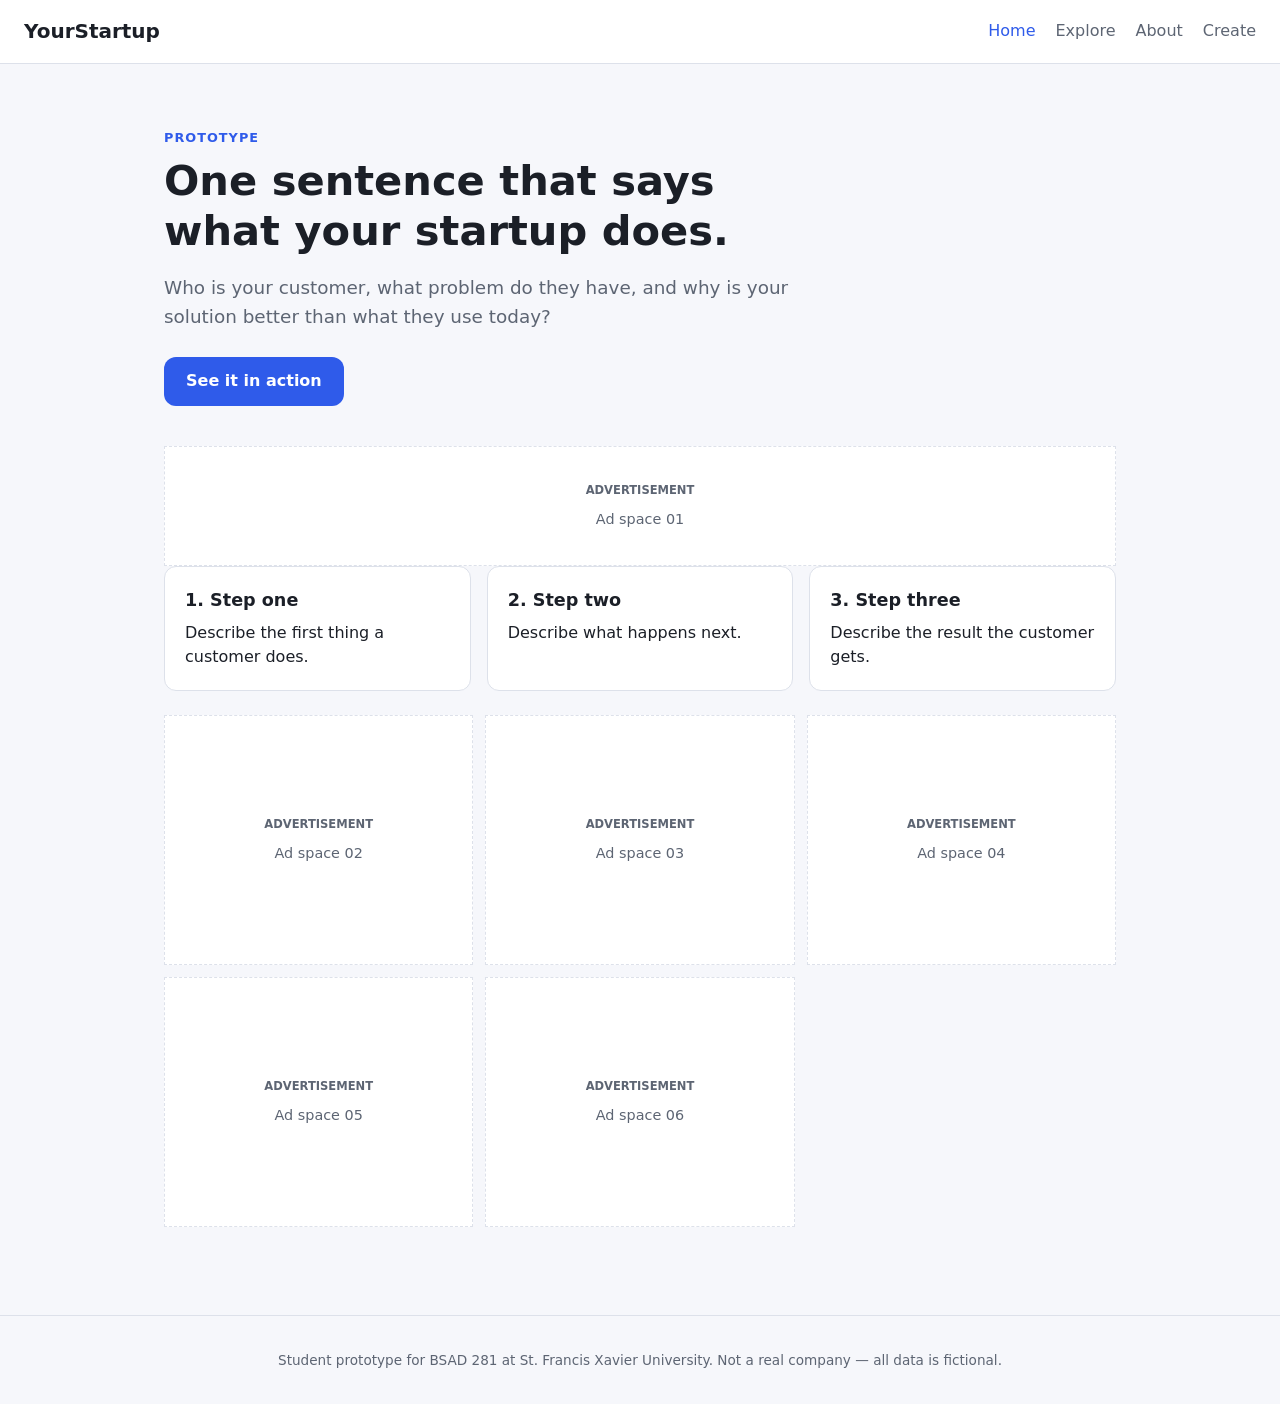
==== index.html @ a36b1684 "Total overhaul" ====
<!DOCTYPE html>
<html lang="en">
<head>
  <meta charset="utf-8">
  <meta name="viewport" content="width=device-width, initial-scale=1">
  <title>YourStartup</title>
  <meta name="description" content="A student startup prototype for BSAD 281.">
  <link rel="stylesheet" href="styles.css">
</head>
<body>

  <!-- =========================================================
       HEADER: logo text + navigation.
      Each link points to a view further down the page.
       ========================================================= -->
  <header class="site-header">
    <a class="brand" href="#home" id="brand-name">YourStartup</a>
    <nav aria-label="Main">
      <a href="#home">Home</a>
      <a href="#explore">Explore</a>
      <a href="#about">About</a>
      <a href="#create">Create</a>
    </nav>
  </header>

  <main>

    <!-- =======================================================
         VIEW 1: HOME — what you do, for whom, and why it matters.
         ======================================================= -->
    <section id="home" data-view>
      <div class="hero">
        <p class="eyebrow">Prototype</p>
        <h1 id="tagline">One tool to rule them all.</h1>
        <p class="lead" id="pitch">
          For aspiring authors, D&D players, and other creative minds in need of intuitive world-building tools.
        </p>
        <a class="button" href="#explore">See it in action</a>
      </div>

      <aside class="ad-slot" id="ad-slot-01" data-ad-index="1" aria-label="Advertisement slot 01">
        <p class="ad-slot__label">Advertisement</p>
        <p class="ad-slot__placeholder">Ad space 01</p>
      </aside>

      <div class="steps">
        <div class="card">
          <h2>1. Step one</h2>
          <p>Describe the first thing a customer does.</p>
        </div>
        <div class="card">
          <h2>2. Step two</h2>
          <p>Describe what happens next.</p>
        </div>
        <div class="card">
          <h2>3. Step three</h2>
          <p>Describe the result the customer gets.</p>
        </div>
      </div>

      <div class="ad-grid" aria-label="Advertisement placements">
        <aside class="ad-slot" id="ad-slot-02" data-ad-index="2" aria-label="Advertisement slot 02"><p class="ad-slot__label">Advertisement</p><p class="ad-slot__placeholder">Ad space 02</p></aside>
        <aside class="ad-slot" id="ad-slot-03" data-ad-index="3" aria-label="Advertisement slot 03"><p class="ad-slot__label">Advertisement</p><p class="ad-slot__placeholder">Ad space 03</p></aside>
        <aside class="ad-slot" id="ad-slot-04" data-ad-index="4" aria-label="Advertisement slot 04"><p class="ad-slot__label">Advertisement</p><p class="ad-slot__placeholder">Ad space 04</p></aside>
        <aside class="ad-slot" id="ad-slot-05" data-ad-index="5" aria-label="Advertisement slot 05"><p class="ad-slot__label">Advertisement</p><p class="ad-slot__placeholder">Ad space 05</p></aside>
        <aside class="ad-slot" id="ad-slot-06" data-ad-index="6" aria-label="Advertisement slot 06"><p class="ad-slot__label">Advertisement</p><p class="ad-slot__placeholder">Ad space 06</p></aside>
      </div>
    </section>

    <!-- =======================================================
         VIEW 2: EXPLORE — a list built from the fake data in data.js.
         ======================================================= -->
    <section id="explore" data-view hidden>
      <h1>Explore</h1>
      <p class="muted">These examples are fake. They come from <code>data.js</code>.</p>

      <aside class="ad-slot" id="ad-slot-07" data-ad-index="7" aria-label="Advertisement slot 07">
        <p class="ad-slot__label">Advertisement</p>
        <p class="ad-slot__placeholder">Ad space 07</p>
      </aside>

      <label class="search">
        <span>Search</span>
        <input type="search" id="search-box" placeholder="Type to filter…">
      </label>

      <p class="muted" id="saved-count"></p>
      <aside class="ad-slot" id="ad-slot-08" data-ad-index="8" aria-label="Advertisement slot 08">
        <p class="ad-slot__label">Advertisement</p>
        <p class="ad-slot__placeholder">Ad space 08</p>
      </aside>
      <div class="grid" id="listing-grid"></div>
      <p class="empty" id="empty-message" hidden>Nothing matches your search.</p>

      <div class="ad-grid" aria-label="Advertisement placements">
        <aside class="ad-slot" id="ad-slot-09" data-ad-index="9" aria-label="Advertisement slot 09"><p class="ad-slot__label">Advertisement</p><p class="ad-slot__placeholder">Ad space 09</p></aside>
        <aside class="ad-slot" id="ad-slot-10" data-ad-index="10" aria-label="Advertisement slot 10"><p class="ad-slot__label">Advertisement</p><p class="ad-slot__placeholder">Ad space 10</p></aside>
        <aside class="ad-slot" id="ad-slot-11" data-ad-index="11" aria-label="Advertisement slot 11"><p class="ad-slot__label">Advertisement</p><p class="ad-slot__placeholder">Ad space 11</p></aside>
        <aside class="ad-slot" id="ad-slot-12" data-ad-index="12" aria-label="Advertisement slot 12"><p class="ad-slot__label">Advertisement</p><p class="ad-slot__placeholder">Ad space 12</p></aside>
        <aside class="ad-slot" id="ad-slot-13" data-ad-index="13" aria-label="Advertisement slot 13"><p class="ad-slot__label">Advertisement</p><p class="ad-slot__placeholder">Ad space 13</p></aside>
        <aside class="ad-slot" id="ad-slot-14" data-ad-index="14" aria-label="Advertisement slot 14"><p class="ad-slot__label">Advertisement</p><p class="ad-slot__placeholder">Ad space 14</p></aside>
      </div>
    </section>

    <!-- =======================================================
         VIEW 3: ABOUT — your team and your story.
         ======================================================= -->
    <section id="about" data-view hidden>
      <h1>About us</h1>
      <p>A man got tired of trying to find a mind-map tool that wasn't locked behind a paywall, so he built one himself.</p>
      <p>A half-baked tool vibe-coded by Cameron for a school project.</p>
      <div class="ad-grid" aria-label="Advertisement placements">
        <aside class="ad-slot" id="ad-slot-15" data-ad-index="15" aria-label="Advertisement slot 15"><p class="ad-slot__label">Advertisement</p><p class="ad-slot__placeholder">Ad space 15</p></aside>
        <aside class="ad-slot" id="ad-slot-16" data-ad-index="16" aria-label="Advertisement slot 16"><p class="ad-slot__label">Advertisement</p><p class="ad-slot__placeholder">Ad space 16</p></aside>
        <aside class="ad-slot" id="ad-slot-17" data-ad-index="17" aria-label="Advertisement slot 17"><p class="ad-slot__label">Advertisement</p><p class="ad-slot__placeholder">Ad space 17</p></aside>
        <aside class="ad-slot" id="ad-slot-18" data-ad-index="18" aria-label="Advertisement slot 18"><p class="ad-slot__label">Advertisement</p><p class="ad-slot__placeholder">Ad space 18</p></aside>
        <aside class="ad-slot" id="ad-slot-19" data-ad-index="19" aria-label="Advertisement slot 19"><p class="ad-slot__label">Advertisement</p><p class="ad-slot__placeholder">Ad space 19</p></aside>
        <aside class="ad-slot" id="ad-slot-20" data-ad-index="20" aria-label="Advertisement slot 20"><p class="ad-slot__label">Advertisement</p><p class="ad-slot__placeholder">Ad space 20</p></aside>
      </div>
    </section>

    <!-- =======================================================
         VIEW 4: CREATE — your workspace for creating diagrams.
         ======================================================= -->
    <section id="create" data-view hidden class="create-view">
      <div class="create-heading">
        <p class="eyebrow">Workspace</p>
        <h1>Create</h1>
      </div>

      <div class="flow-toolbar" role="toolbar" aria-label="Diagram tools">
        <button class="button" id="add-text-box" type="button">Add text box</button>
        <button class="button secondary" id="connect-boxes" type="button" aria-pressed="false">Connect boxes</button>
        <button class="button secondary" id="disconnect-boxes" type="button" aria-pressed="false">Disconnect boxes</button>
        <label class="flow-color-control" for="box-color">
          <span>Box color</span>
          <input id="box-color" type="color" value="#2f5bea" disabled>
        </label>
        <button class="button secondary" id="delete-text-box" type="button" disabled>Delete selected</button>
        <p class="flow-status" id="flow-status" role="status" aria-live="polite"></p>
      </div>

      <div class="flow-canvas" id="flow-canvas" role="region" aria-label="Diagram canvas">
        <svg class="flow-connections" id="flow-connections" aria-hidden="true">
          <defs>
            <marker id="flow-arrow" markerWidth="10" markerHeight="8" refX="8" refY="4" orient="auto">
              <path d="M 0 0 L 8 4 L 0 8 z" fill="#5d6573"></path>
            </marker>
          </defs>
        </svg>
        <div class="flow-nodes" id="flow-nodes"></div>
      </div>
    </section>

  </main>

  <!-- Keep this footer. Your site must say it is a student project. -->
  <footer class="site-footer">
    <p>Student prototype for BSAD 281 at St. Francis Xavier University. Not a real company — all data is fictional.</p>
  </footer>

  <!-- Scripts load in this order: data first, then the code that uses it. -->
  <script src="data.js"></script>
  <script src="app.js"></script>
</body>
</html>
---- styles.css ----
/* ============================================================
   styles.css — how your site looks.
   Change the colours in :root first; the rest of the site uses them.
   ============================================================ */

:root {
  --brand: #2f5bea;        /* main colour: buttons, links */
  --brand-dark: #1f3fae;   /* hover colour */
  --text: #1b1f27;
  --muted: #5d6573;
  --background: #f6f7fb;
  --surface: #ffffff;      /* cards */
  --border: #dde1ea;
  --radius: 12px;
  --font: system-ui, -apple-system, "Segoe UI", Roboto, Helvetica, Arial, sans-serif;
}

* { box-sizing: border-box; }

body {
  margin: 0;
  font-family: var(--font);
  color: var(--text);
  background: var(--background);
  line-height: 1.55;
}

a { color: var(--brand); }
a:focus-visible, button:focus-visible, input:focus-visible {
  outline: 3px solid var(--brand);
  outline-offset: 2px;
}

/* ---------- Header ---------- */
.site-header {
  display: flex;
  flex-wrap: wrap;
  align-items: center;
  justify-content: space-between;
  gap: 12px;
  padding: 16px 24px;
  background: var(--surface);
  border-bottom: 1px solid var(--border);
}
.brand {
  font-weight: 700;
  font-size: 1.25rem;
  color: var(--text);
  text-decoration: none;
}
nav { display: flex; gap: 20px; }
nav a {
  color: var(--muted);
  text-decoration: none;
  font-weight: 500;
}
nav a[aria-current="page"] { color: var(--brand); }

/* ---------- Page layout ---------- */
main {
  max-width: 1000px;
  margin: 0 auto;
  padding: 32px 24px 64px;
}
h1 { line-height: 1.2; }
.muted { color: var(--muted); }

/* ---------- Home ---------- */
.hero { padding: 32px 0 40px; max-width: 680px; }
.eyebrow {
  text-transform: uppercase;
  letter-spacing: 0.08em;
  font-size: 0.8rem;
  font-weight: 600;
  color: var(--brand);
  margin: 0;
}
.hero h1 { font-size: clamp(1.8rem, 4vw, 2.6rem); margin: 8px 0 16px; }
.lead { font-size: 1.15rem; color: var(--muted); }

.button {
  display: inline-block;
  margin-top: 8px;
  padding: 12px 22px;
  border: none;
  border-radius: var(--radius);
  background: var(--brand);
  color: #fff;
  font: inherit;
  font-weight: 600;
  text-decoration: none;
  cursor: pointer;
}
.button:hover { background: var(--brand-dark); }
.button.secondary {
  background: transparent;
  color: var(--brand);
  border: 1px solid var(--brand);
  padding: 8px 14px;
}

.steps {
  display: grid;
  grid-template-columns: repeat(auto-fit, minmax(220px, 1fr));
  gap: 16px;
}

/* ---------- Advertisement placements ---------- */
.ad-slot {
  display: flex;
  min-width: 0;
  min-height: 120px;
  flex-direction: column;
  align-items: center;
  justify-content: center;
  padding: 12px;
  border: 1px dashed var(--border);
  background: var(--surface);
  text-align: center;
}
.ad-slot__label {
  margin: 0 0 8px;
  color: var(--muted);
  font-size: 0.72rem;
  font-weight: 600;
  text-transform: uppercase;
}
.ad-slot__placeholder { margin: 0; color: var(--muted); font-size: 0.9rem; }
.ad-slot ins.adsbygoogle { width: 100%; min-height: 100px; }
.ad-grid {
  display: grid;
  grid-template-columns: repeat(auto-fit, minmax(min(100%, 240px), 1fr));
  gap: 12px;
  margin: 24px 0;
}
.ad-grid .ad-slot { min-height: 250px; }

/* ---------- Create workspace ---------- */
.create-heading { margin-bottom: 20px; }
.create-heading .eyebrow { margin-bottom: 4px; }
.create-heading h1 { margin: 0; }
.flow-toolbar {
  display: flex;
  flex-wrap: wrap;
  align-items: center;
  gap: 10px;
  margin-bottom: 14px;
}
.flow-toolbar .button { margin: 0; }
.flow-color-control {
  display: inline-flex;
  align-items: center;
  gap: 8px;
  color: var(--muted);
  font-size: 0.9rem;
  font-weight: 600;
}
.flow-color-control input {
  width: 38px;
  height: 38px;
  padding: 3px;
  border: 1px solid var(--border);
  border-radius: 6px;
  background: var(--surface);
  cursor: pointer;
}
.flow-color-control input:disabled { cursor: not-allowed; opacity: 0.55; }
.flow-status { flex: 1 1 100%; margin: 0; color: var(--muted); font-size: 0.85rem; }
.flow-canvas {
  position: relative;
  height: min(68vh, 640px);
  min-height: 540px;
  overflow: hidden;
  border: 1px solid var(--border);
  background-color: #f0f3ef;
  background-image: radial-gradient(#c8d0ca 1px, transparent 1px);
  background-size: 22px 22px;
  touch-action: pan-y;
}
.flow-connections,
.flow-nodes { position: absolute; inset: 0; width: 100%; height: 100%; }
.flow-connections { z-index: 1; overflow: visible; pointer-events: none; }
.flow-connector { stroke: #5d6573; stroke-width: 2; marker-end: url(#flow-arrow); }
.flow-nodes { z-index: 2; pointer-events: none; }
.flow-node {
  position: absolute;
  width: 190px;
  max-width: calc(100vw - 76px);
  overflow: hidden;
  border: 1px solid var(--border);
  border-top: 4px solid var(--node-color);
  border-radius: 6px;
  background: var(--surface);
  box-shadow: 0 3px 12px rgb(27 31 39 / 8%);
  pointer-events: auto;
}
.flow-node.is-selected { outline: 2px solid var(--brand); outline-offset: 2px; }
.flow-node__move {
  display: block;
  width: 100%;
  padding: 3px 8px;
  border: 0;
  border-bottom: 1px solid var(--border);
  background: #f8f9f6;
  color: var(--muted);
  font: inherit;
  font-size: 0.7rem;
  text-align: left;
  cursor: grab;
  touch-action: none;
}
.flow-node__move:active { cursor: grabbing; }
.flow-node__text {
  display: block;
  width: 100%;
  min-height: 82px;
  padding: 10px;
  resize: vertical;
  border: 0;
  background: transparent;
  color: var(--text);
  font: inherit;
  line-height: 1.4;
}
.flow-node__text:focus-visible { outline-offset: -3px; }

/* ---------- Cards (used everywhere) ---------- */
.card {
  background: var(--surface);
  border: 1px solid var(--border);
  border-radius: var(--radius);
  padding: 20px;
}
.card h2 { font-size: 1.1rem; margin: 0 0 6px; }
.card p { margin: 0 0 12px; }
.card p:last-child { margin-bottom: 0; }
.tag {
  display: inline-block;
  font-size: 0.8rem;
  padding: 2px 10px;
  border-radius: 999px;
  background: var(--background);
  color: var(--muted);
  margin-bottom: 10px;
}

/* ---------- Explore ---------- */
.search { display: block; margin: 16px 0; }
.search span { display: block; font-weight: 600; margin-bottom: 6px; }
.search input {
  width: 100%;
  max-width: 420px;
  padding: 10px 12px;
  font: inherit;
  border: 1px solid var(--border);
  border-radius: var(--radius);
}
.grid {
  display: grid;
  grid-template-columns: repeat(auto-fill, minmax(240px, 1fr));
  gap: 16px;
}
.empty { color: var(--muted); font-style: italic; }

/* ---------- Footer ---------- */
.site-footer {
  border-top: 1px solid var(--border);
  padding: 20px 24px;
  text-align: center;
  font-size: 0.85rem;
  color: var(--muted);
}

/* ---------- Small screens (phones) ---------- */
@media (max-width: 600px) {
  .site-header { padding: 12px 16px; }
  main { padding: 20px 16px 48px; }
  nav { flex-wrap: wrap; gap: 10px 14px; }
  .flow-canvas { height: 600px; min-height: 600px; }
}
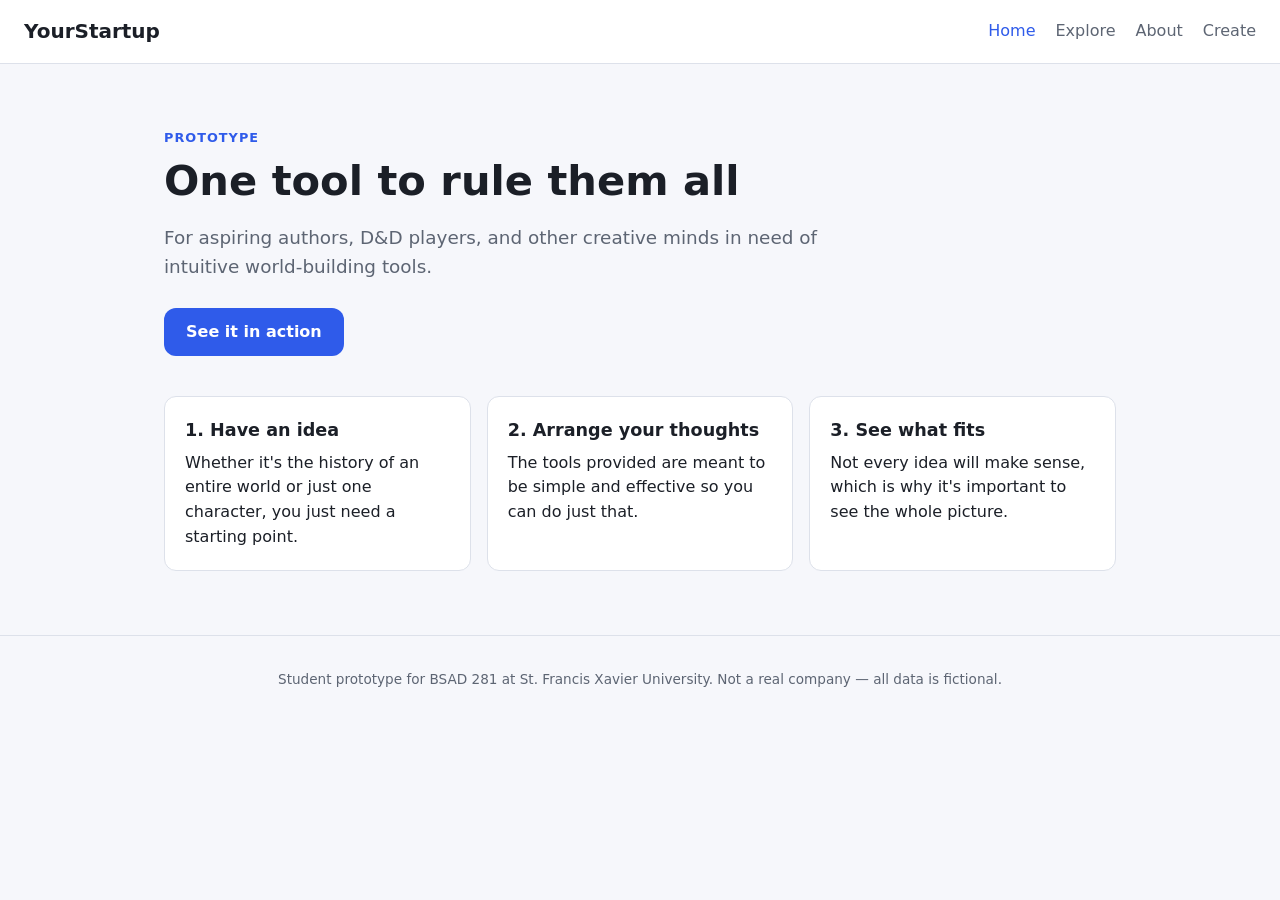
==== commit 8542dd5d: "commit" ====
--- a/index.html
+++ b/index.html
@@ -38,33 +38,21 @@
         <a class="button" href="#explore">See it in action</a>
       </div>
 
-      <aside class="ad-slot" id="ad-slot-01" data-ad-index="1" aria-label="Advertisement slot 01">
-        <p class="ad-slot__label">Advertisement</p>
-        <p class="ad-slot__placeholder">Ad space 01</p>
-      </aside>
-
       <div class="steps">
         <div class="card">
-          <h2>1. Step one</h2>
-          <p>Describe the first thing a customer does.</p>
+          <h2>1. Have an idea</h2>
+          <p>Whether it's the history of an entire world or just one character, you just need a starting point.</p>
         </div>
         <div class="card">
-          <h2>2. Step two</h2>
-          <p>Describe what happens next.</p>
+          <h2>2. Arrange your thoughts</h2>
+          <p>The tools provided are meant to be simple and effective so you can do just that.</p>
         </div>
         <div class="card">
-          <h2>3. Step three</h2>
-          <p>Describe the result the customer gets.</p>
+          <h2>3. See what fits</h2>
+          <p>Not every idea will make sense, which is why it's important to see the whole picture.</p>
         </div>
       </div>
 
-      <div class="ad-grid" aria-label="Advertisement placements">
-        <aside class="ad-slot" id="ad-slot-02" data-ad-index="2" aria-label="Advertisement slot 02"><p class="ad-slot__label">Advertisement</p><p class="ad-slot__placeholder">Ad space 02</p></aside>
-        <aside class="ad-slot" id="ad-slot-03" data-ad-index="3" aria-label="Advertisement slot 03"><p class="ad-slot__label">Advertisement</p><p class="ad-slot__placeholder">Ad space 03</p></aside>
-        <aside class="ad-slot" id="ad-slot-04" data-ad-index="4" aria-label="Advertisement slot 04"><p class="ad-slot__label">Advertisement</p><p class="ad-slot__placeholder">Ad space 04</p></aside>
-        <aside class="ad-slot" id="ad-slot-05" data-ad-index="5" aria-label="Advertisement slot 05"><p class="ad-slot__label">Advertisement</p><p class="ad-slot__placeholder">Ad space 05</p></aside>
-        <aside class="ad-slot" id="ad-slot-06" data-ad-index="6" aria-label="Advertisement slot 06"><p class="ad-slot__label">Advertisement</p><p class="ad-slot__placeholder">Ad space 06</p></aside>
-      </div>
     </section>
 
     <!-- =======================================================
@@ -74,32 +62,14 @@
       <h1>Explore</h1>
       <p class="muted">These examples are fake. They come from <code>data.js</code>.</p>
 
-      <aside class="ad-slot" id="ad-slot-07" data-ad-index="7" aria-label="Advertisement slot 07">
-        <p class="ad-slot__label">Advertisement</p>
-        <p class="ad-slot__placeholder">Ad space 07</p>
-      </aside>
-
       <label class="search">
         <span>Search</span>
         <input type="search" id="search-box" placeholder="Type to filter…">
       </label>
 
       <p class="muted" id="saved-count"></p>
-      <aside class="ad-slot" id="ad-slot-08" data-ad-index="8" aria-label="Advertisement slot 08">
-        <p class="ad-slot__label">Advertisement</p>
-        <p class="ad-slot__placeholder">Ad space 08</p>
-      </aside>
       <div class="grid" id="listing-grid"></div>
       <p class="empty" id="empty-message" hidden>Nothing matches your search.</p>
-
-      <div class="ad-grid" aria-label="Advertisement placements">
-        <aside class="ad-slot" id="ad-slot-09" data-ad-index="9" aria-label="Advertisement slot 09"><p class="ad-slot__label">Advertisement</p><p class="ad-slot__placeholder">Ad space 09</p></aside>
-        <aside class="ad-slot" id="ad-slot-10" data-ad-index="10" aria-label="Advertisement slot 10"><p class="ad-slot__label">Advertisement</p><p class="ad-slot__placeholder">Ad space 10</p></aside>
-        <aside class="ad-slot" id="ad-slot-11" data-ad-index="11" aria-label="Advertisement slot 11"><p class="ad-slot__label">Advertisement</p><p class="ad-slot__placeholder">Ad space 11</p></aside>
-        <aside class="ad-slot" id="ad-slot-12" data-ad-index="12" aria-label="Advertisement slot 12"><p class="ad-slot__label">Advertisement</p><p class="ad-slot__placeholder">Ad space 12</p></aside>
-        <aside class="ad-slot" id="ad-slot-13" data-ad-index="13" aria-label="Advertisement slot 13"><p class="ad-slot__label">Advertisement</p><p class="ad-slot__placeholder">Ad space 13</p></aside>
-        <aside class="ad-slot" id="ad-slot-14" data-ad-index="14" aria-label="Advertisement slot 14"><p class="ad-slot__label">Advertisement</p><p class="ad-slot__placeholder">Ad space 14</p></aside>
-      </div>
     </section>
 
     <!-- =======================================================
@@ -109,18 +79,10 @@
       <h1>About us</h1>
       <p>A man got tired of trying to find a mind-map tool that wasn't locked behind a paywall, so he built one himself.</p>
       <p>A half-baked tool vibe-coded by Cameron for a school project.</p>
-      <div class="ad-grid" aria-label="Advertisement placements">
-        <aside class="ad-slot" id="ad-slot-15" data-ad-index="15" aria-label="Advertisement slot 15"><p class="ad-slot__label">Advertisement</p><p class="ad-slot__placeholder">Ad space 15</p></aside>
-        <aside class="ad-slot" id="ad-slot-16" data-ad-index="16" aria-label="Advertisement slot 16"><p class="ad-slot__label">Advertisement</p><p class="ad-slot__placeholder">Ad space 16</p></aside>
-        <aside class="ad-slot" id="ad-slot-17" data-ad-index="17" aria-label="Advertisement slot 17"><p class="ad-slot__label">Advertisement</p><p class="ad-slot__placeholder">Ad space 17</p></aside>
-        <aside class="ad-slot" id="ad-slot-18" data-ad-index="18" aria-label="Advertisement slot 18"><p class="ad-slot__label">Advertisement</p><p class="ad-slot__placeholder">Ad space 18</p></aside>
-        <aside class="ad-slot" id="ad-slot-19" data-ad-index="19" aria-label="Advertisement slot 19"><p class="ad-slot__label">Advertisement</p><p class="ad-slot__placeholder">Ad space 19</p></aside>
-        <aside class="ad-slot" id="ad-slot-20" data-ad-index="20" aria-label="Advertisement slot 20"><p class="ad-slot__label">Advertisement</p><p class="ad-slot__placeholder">Ad space 20</p></aside>
-      </div>
     </section>
 
     <!-- =======================================================
-         VIEW 4: CREATE — your workspace for creating diagrams.
+         VIEW 4: CREATE — organizational tools.
          ======================================================= -->
     <section id="create" data-view hidden class="create-view">
       <div class="create-heading">
@@ -128,28 +90,61 @@
         <h1>Create</h1>
       </div>
 
-      <div class="flow-toolbar" role="toolbar" aria-label="Diagram tools">
-        <button class="button" id="add-text-box" type="button">Add text box</button>
-        <button class="button secondary" id="connect-boxes" type="button" aria-pressed="false">Connect boxes</button>
-        <button class="button secondary" id="disconnect-boxes" type="button" aria-pressed="false">Disconnect boxes</button>
-        <label class="flow-color-control" for="box-color">
-          <span>Box color</span>
-          <input id="box-color" type="color" value="#2f5bea" disabled>
-        </label>
-        <button class="button secondary" id="delete-text-box" type="button" disabled>Delete selected</button>
-        <p class="flow-status" id="flow-status" role="status" aria-live="polite"></p>
+      <div class="tool-switcher" role="tablist" aria-label="Organizational tools">
+        <button class="tool-switcher__tab" id="tool-tab-buliten" type="button" role="tab"
+          aria-controls="tool-panel-buliten" aria-selected="true">Buliten</button>
+        <button class="tool-switcher__tab" id="tool-tab-timeline" type="button" role="tab"
+          aria-controls="tool-panel-timeline" aria-selected="false" tabindex="-1">Timeline</button>
       </div>
 
-      <div class="flow-canvas" id="flow-canvas" role="region" aria-label="Diagram canvas">
-        <svg class="flow-connections" id="flow-connections" aria-hidden="true">
-          <defs>
-            <marker id="flow-arrow" markerWidth="10" markerHeight="8" refX="8" refY="4" orient="auto">
-              <path d="M 0 0 L 8 4 L 0 8 z" fill="#5d6573"></path>
-            </marker>
-          </defs>
-        </svg>
-        <div class="flow-nodes" id="flow-nodes"></div>
-      </div>
+      <section class="tool-panel" id="tool-panel-buliten" role="tabpanel"
+        aria-labelledby="tool-tab-buliten" tabindex="0">
+        <div class="flow-toolbar" role="toolbar" aria-label="Buliten tools">
+          <button class="button" id="add-text-box" type="button">Add text box</button>
+          <label class="flow-color-control" for="box-color">
+            <span>Box color</span>
+            <input id="box-color" type="color" value="#2f5bea" disabled>
+          </label>
+          <label class="flow-color-control" for="connection-arrowheads">
+            <span>Arrowheads</span>
+            <select id="connection-arrowheads">
+              <option value="0">0</option>
+              <option value="1" selected>1</option>
+              <option value="2">2</option>
+            </select>
+          </label>
+          <button class="button secondary" id="connect-boxes" type="button" aria-pressed="false">Connect boxes</button>
+          <button class="button secondary" id="disconnect-boxes" type="button" aria-pressed="false">Disconnect boxes</button>
+          <button class="button danger" id="delete-text-box" type="button" disabled>Delete selected</button>
+          <p class="flow-status" id="flow-status" role="status" aria-live="polite"></p>
+        </div>
+
+        <div class="flow-canvas" id="flow-canvas" role="region" aria-label="Diagram canvas">
+          <svg class="flow-connections" id="flow-connections" aria-hidden="true">
+            <defs>
+              <marker id="flow-arrow" markerWidth="10" markerHeight="8" refX="8" refY="4" orient="auto-start-reverse">
+                <path d="M 0 0 L 8 4 L 0 8 z" fill="#5d6573"></path>
+              </marker>
+            </defs>
+          </svg>
+          <div class="flow-nodes" id="flow-nodes"></div>
+        </div>
+      </section>
+
+      <section class="tool-panel" id="tool-panel-timeline" role="tabpanel"
+        aria-labelledby="tool-tab-timeline" tabindex="0" hidden>
+        <div class="timeline-toolbar">
+          <button class="button" id="add-timeline-column" type="button">Add column</button>
+          <button class="button" id="add-timeline-bar" type="button">Add alignment bar</button>
+          <p class="timeline-status" id="timeline-status" role="status" aria-live="polite"></p>
+        </div>
+        <div class="timeline-scroll" role="region" aria-label="Timeline columns" tabindex="0">
+          <div class="timeline-board" id="timeline-board">
+            <div class="timeline-columns" id="timeline-columns"></div>
+            <div class="timeline-alignment-bars" id="timeline-alignment-bars"></div>
+          </div>
+        </div>
+      </section>
     </section>
 
   </main>
--- a/styles.css
+++ b/styles.css
@@ -98,6 +98,11 @@
   border: 1px solid var(--brand);
   padding: 8px 14px;
 }
+.button.danger {
+  background: #b42318;
+  color: #fff;
+}
+.button.danger:hover { background: #8f1d14; }
 
 .steps {
   display: grid;
@@ -139,6 +144,26 @@
 .create-heading { margin-bottom: 20px; }
 .create-heading .eyebrow { margin-bottom: 4px; }
 .create-heading h1 { margin: 0; }
+.tool-switcher {
+  display: flex;
+  gap: 4px;
+  margin-bottom: 18px;
+  border-bottom: 1px solid var(--border);
+}
+.tool-switcher__tab {
+  padding: 10px 16px;
+  border: 0;
+  border-bottom: 3px solid transparent;
+  background: transparent;
+  color: var(--muted);
+  font: inherit;
+  font-weight: 600;
+  cursor: pointer;
+}
+.tool-switcher__tab[aria-selected="true"] {
+  border-bottom-color: var(--brand);
+  color: var(--brand);
+}
 .flow-toolbar {
   display: flex;
   flex-wrap: wrap;
@@ -155,7 +180,8 @@
   font-size: 0.9rem;
   font-weight: 600;
 }
-.flow-color-control input {
+.flow-color-control input,
+.flow-color-control select {
   width: 38px;
   height: 38px;
   padding: 3px;
@@ -163,6 +189,13 @@
   border-radius: 6px;
   background: var(--surface);
   cursor: pointer;
+}
+.flow-color-control select {
+  width: auto;
+  min-width: 62px;
+  padding: 4px 8px;
+  color: var(--text);
+  font: inherit;
 }
 .flow-color-control input:disabled { cursor: not-allowed; opacity: 0.55; }
 .flow-status { flex: 1 1 100%; margin: 0; color: var(--muted); font-size: 0.85rem; }
@@ -180,7 +213,7 @@
 .flow-connections,
 .flow-nodes { position: absolute; inset: 0; width: 100%; height: 100%; }
 .flow-connections { z-index: 1; overflow: visible; pointer-events: none; }
-.flow-connector { stroke: #5d6573; stroke-width: 2; marker-end: url(#flow-arrow); }
+.flow-connector { stroke: #5d6573; stroke-width: 2; }
 .flow-nodes { z-index: 2; pointer-events: none; }
 .flow-node {
   position: absolute;
@@ -223,6 +256,158 @@
   line-height: 1.4;
 }
 .flow-node__text:focus-visible { outline-offset: -3px; }
+.timeline-toolbar {
+  display: flex;
+  flex-wrap: wrap;
+  align-items: center;
+  gap: 12px;
+  margin-bottom: 14px;
+}
+.timeline-toolbar .button { margin: 0; }
+.timeline-status { margin: 0; color: var(--muted); font-size: 0.85rem; }
+.timeline-scroll {
+  overflow-x: auto;
+  padding: 2px 2px 14px;
+}
+.timeline-board {
+  display: grid;
+  align-items: stretch;
+  gap: 14px;
+  width: max-content;
+  min-width: 100%;
+}
+.timeline-columns,
+.timeline-alignment-bars { display: contents; }
+.timeline-alignment-bars[hidden] { display: none; }
+.timeline-alignment {
+  position: relative;
+  z-index: 2;
+  min-width: 0;
+}
+.timeline-alignment__header {
+  display: flex;
+  align-items: center;
+  gap: 8px;
+}
+.timeline-alignment__label {
+  min-width: 0;
+  flex: 1;
+  padding: 6px 10px;
+  border: 1px solid var(--border);
+  border-radius: 6px;
+  background: var(--surface);
+  color: var(--text);
+  font: inherit;
+  font-weight: 600;
+}
+.timeline-alignment__cells {
+  display: grid;
+  gap: 14px;
+}
+.timeline-alignment__cell {
+  display: grid;
+  align-content: start;
+  gap: 10px;
+}
+.timeline-column__track {
+  z-index: 0;
+  min-height: 390px;
+  border: 1px solid var(--border);
+  border-radius: var(--radius);
+  background: #f0f3ef;
+  pointer-events: none;
+}
+.timeline-column__header,
+.timeline-column__content {
+  z-index: 1;
+  padding: 14px;
+}
+.timeline-column__header {
+  display: flex;
+  align-items: center;
+  gap: 8px;
+}
+.timeline-column__title {
+  min-width: 0;
+  flex: 1;
+  padding: 8px 10px;
+  border: 1px solid var(--border);
+  border-radius: 6px;
+  background: var(--surface);
+  color: var(--text);
+  font: inherit;
+  font-weight: 700;
+}
+.timeline-column__delete {
+  flex: 0 0 auto;
+  padding: 7px 9px;
+  border: 1px solid var(--border);
+  border-radius: 6px;
+  background: var(--surface);
+  color: var(--muted);
+  font: inherit;
+  font-size: 0.8rem;
+  cursor: pointer;
+}
+.timeline-column__delete:hover { color: var(--text); border-color: var(--muted); }
+.timeline-column__add { width: 100%; margin-top: 10px; }
+.timeline-column__markers {
+  display: grid;
+  align-content: start;
+  gap: 10px;
+  margin-top: 12px;
+}
+.timeline-marker {
+  overflow: hidden;
+  border: 1px solid var(--border);
+  border-left: 4px solid var(--marker-color);
+  border-radius: 6px;
+  background: var(--surface);
+  box-shadow: 0 2px 8px rgb(27 31 39 / 6%);
+}
+.timeline-marker__text {
+  display: block;
+  width: 100%;
+  min-height: 74px;
+  padding: 10px;
+  resize: vertical;
+  border: 0;
+  background: transparent;
+  color: var(--text);
+  font: inherit;
+  line-height: 1.4;
+}
+.timeline-marker__controls {
+  display: flex;
+  flex-wrap: wrap;
+  align-items: center;
+  justify-content: flex-start;
+  gap: 8px;
+  padding: 6px 10px;
+  border-top: 1px solid var(--border);
+}
+.timeline-marker__color { display: inline-flex; cursor: pointer; }
+.timeline-marker__color input {
+  width: 28px;
+  height: 28px;
+  padding: 2px;
+  border: 1px solid var(--border);
+  border-radius: 5px;
+  background: var(--surface);
+  cursor: pointer;
+}
+.timeline-marker__delete {
+  margin-left: auto;
+  padding: 4px 8px;
+  border: 1px solid var(--border);
+  border-radius: 5px;
+  background: var(--surface);
+  color: var(--muted);
+  font: inherit;
+  font-size: 0.8rem;
+  cursor: pointer;
+}
+.timeline-marker__delete:hover { color: var(--text); border-color: var(--muted); }
 
 /* ---------- Cards (used everywhere) ---------- */
 .card {
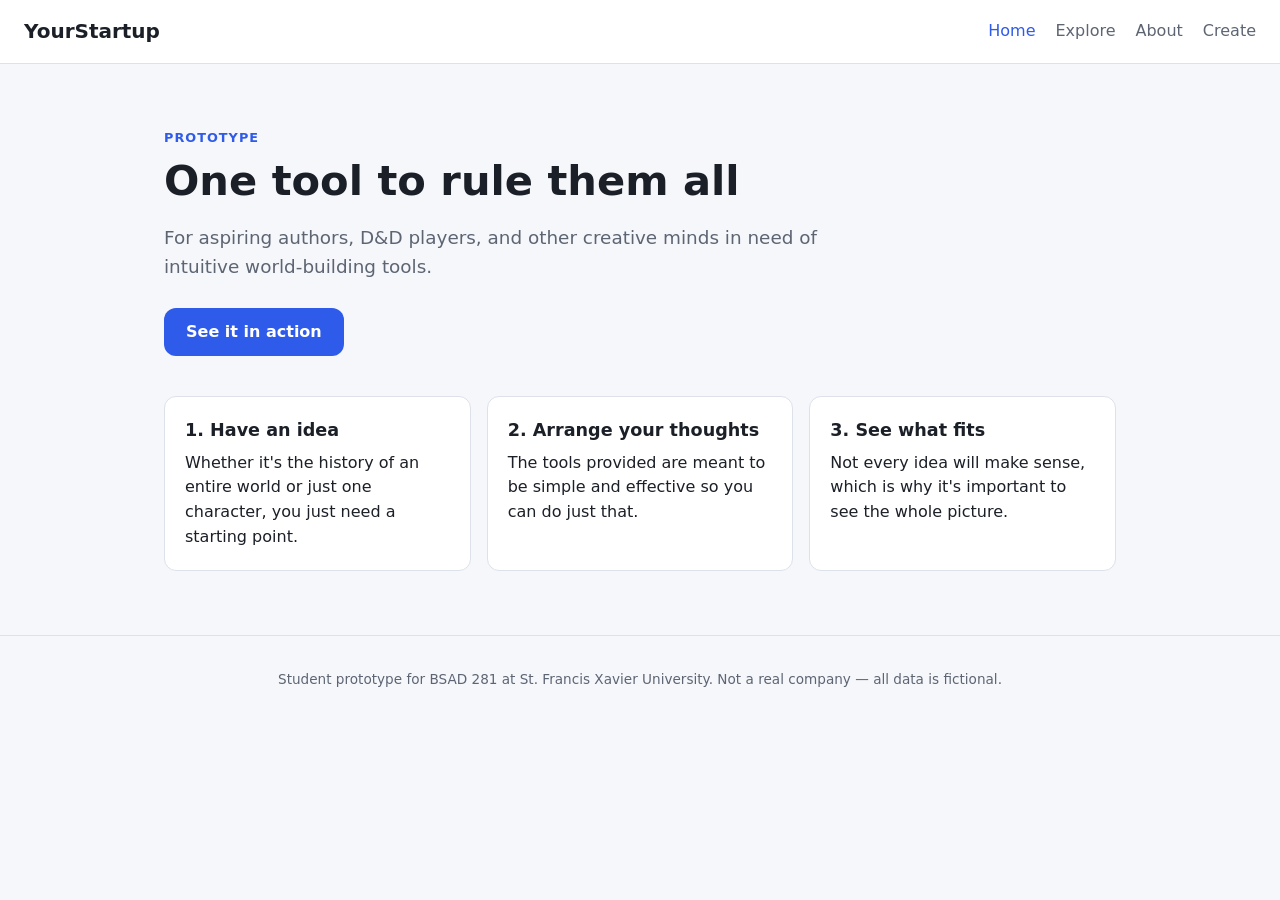
==== commit 3ea8c7f8: "Map Functional" ====
--- a/index.html
+++ b/index.html
@@ -77,7 +77,7 @@
          ======================================================= -->
     <section id="about" data-view hidden>
       <h1>About us</h1>
-      <p>A man got tired of trying to find a mind-map tool that wasn't locked behind a paywall, so he built one himself.</p>
+      <p>A man got tired of trying to find a world-building tool that wasn't locked behind a paywall, so he built one himself.</p>
       <p>A half-baked tool vibe-coded by Cameron for a school project.</p>
     </section>
 
@@ -93,6 +93,8 @@
       <div class="tool-switcher" role="tablist" aria-label="Organizational tools">
         <button class="tool-switcher__tab" id="tool-tab-buliten" type="button" role="tab"
           aria-controls="tool-panel-buliten" aria-selected="true">Buliten</button>
+        <button class="tool-switcher__tab" id="tool-tab-map" type="button" role="tab"
+          aria-controls="tool-panel-map" aria-selected="false" tabindex="-1">Map</button>
         <button class="tool-switcher__tab" id="tool-tab-timeline" type="button" role="tab"
           aria-controls="tool-panel-timeline" aria-selected="false" tabindex="-1">Timeline</button>
       </div>
@@ -131,6 +133,30 @@
         </div>
       </section>
 
+      <section class="tool-panel" id="tool-panel-map" role="tabpanel"
+        aria-labelledby="tool-tab-map" tabindex="0" hidden>
+        <div class="map-toolbar" role="toolbar" aria-label="Map tools">
+          <button class="button" id="clear-map" type="button">Clear map</button>
+          <button class="button secondary" id="toggle-map-eraser" type="button" aria-pressed="false">Eraser</button>
+          <label class="map-control" for="map-color">
+            <span>Pen color</span>
+            <input id="map-color" type="color" value="#2f5bea">
+          </label>
+          <label class="map-control" for="map-page-select">
+            <span>Page</span>
+            <select id="map-page-select">
+              <option value="base">Base</option>
+            </select>
+          </label>
+        </div>
+        <div class="map-canvas-wrap" role="region" aria-label="Map drawing space">
+          <canvas id="map-canvas-base" class="map-canvas map-canvas--base"
+            aria-label="Base map drawing surface"></canvas>
+          <canvas id="map-canvas-overlay" class="map-canvas map-canvas--overlay"
+            aria-label="Overlay map drawing surface" hidden></canvas>
+        </div>
+      </section>
+
       <section class="tool-panel" id="tool-panel-timeline" role="tabpanel"
         aria-labelledby="tool-tab-timeline" tabindex="0" hidden>
         <div class="timeline-toolbar">
--- a/styles.css
+++ b/styles.css
@@ -215,6 +215,56 @@
 .flow-connections { z-index: 1; overflow: visible; pointer-events: none; }
 .flow-connector { stroke: #5d6573; stroke-width: 2; }
 .flow-nodes { z-index: 2; pointer-events: none; }
+.map-toolbar {
+  display: flex;
+  flex-wrap: wrap;
+  align-items: center;
+  gap: 10px;
+  margin-bottom: 14px;
+}
+.map-toolbar .button { margin: 0; }
+.map-control {
+  display: inline-flex;
+  align-items: center;
+  gap: 8px;
+  color: var(--muted);
+  font-size: 0.9rem;
+  font-weight: 600;
+}
+.map-control input,
+.map-control select {
+  min-height: 38px;
+  padding: 4px 8px;
+  border: 1px solid var(--border);
+  border-radius: 6px;
+  background: var(--surface);
+  color: var(--text);
+  font: inherit;
+}
+.map-control input { width: 42px; cursor: pointer; }
+.map-canvas-wrap {
+  position: relative;
+  height: min(68vh, 640px);
+  min-height: 420px;
+  overflow: hidden;
+  border: 1px solid var(--border);
+  border-radius: 8px;
+  background-color: #f0f3ef;
+  background-image: linear-gradient(#dce3df 1px, transparent 1px), linear-gradient(90deg, #dce3df 1px, transparent 1px);
+  background-size: 24px 24px;
+  touch-action: none;
+}
+.map-canvas {
+  position: absolute;
+  inset: 0;
+  display: block;
+  width: 100%;
+  height: 100%;
+  touch-action: none;
+}
+.map-canvas[hidden] { display: none; }
+.map-canvas--base { z-index: 1; }
+.map-canvas--overlay { z-index: 2; }
 .flow-node {
   position: absolute;
   width: 190px;
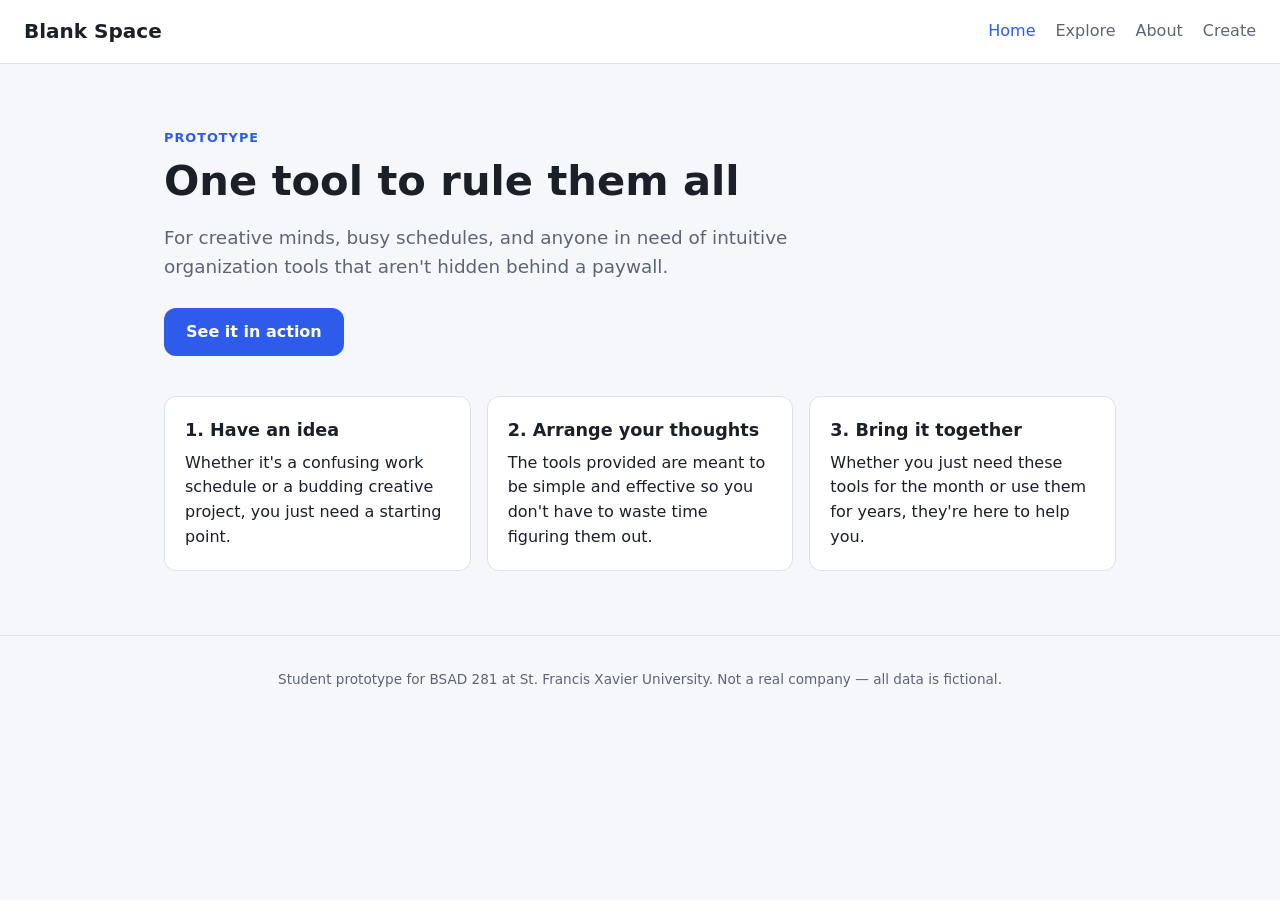
==== commit bbae1cc6: "Schwartzchild Radius" ====
--- a/index.html
+++ b/index.html
@@ -3,7 +3,7 @@
 <head>
   <meta charset="utf-8">
   <meta name="viewport" content="width=device-width, initial-scale=1">
-  <title>YourStartup</title>
+  <title>Blank Space</title>
   <meta name="description" content="A student startup prototype for BSAD 281.">
   <link rel="stylesheet" href="styles.css">
 </head>
@@ -33,23 +33,23 @@
         <p class="eyebrow">Prototype</p>
         <h1 id="tagline">One tool to rule them all.</h1>
         <p class="lead" id="pitch">
-          For aspiring authors, D&D players, and other creative minds in need of intuitive world-building tools.
+          For creative minds, busy schedules, and anyone in need of intuitive organization tools that aren't hidden behind a paywall.
         </p>
-        <a class="button" href="#explore">See it in action</a>
+        <a class="button" href="#create">See it in action</a>
       </div>
 
       <div class="steps">
         <div class="card">
           <h2>1. Have an idea</h2>
-          <p>Whether it's the history of an entire world or just one character, you just need a starting point.</p>
+          <p>Whether it's a confusing work schedule or a budding creative project, you just need a starting point.</p>
         </div>
         <div class="card">
           <h2>2. Arrange your thoughts</h2>
-          <p>The tools provided are meant to be simple and effective so you can do just that.</p>
+          <p>The tools provided are meant to be simple and effective so you don't have to waste time figuring them out.</p>
         </div>
         <div class="card">
-          <h2>3. See what fits</h2>
-          <p>Not every idea will make sense, which is why it's important to see the whole picture.</p>
+          <h2>3. Bring it together</h2>
+          <p>Whether you just need these tools for the month or use them for years, they're here to help you.</p>
         </div>
       </div>
 
@@ -60,7 +60,7 @@
          ======================================================= -->
     <section id="explore" data-view hidden>
       <h1>Explore</h1>
-      <p class="muted">These examples are fake. They come from <code>data.js</code>.</p>
+      <p class="muted">The only fake part is the existence of an Ad. Everything else is [either real, or will be] real.</p>
 
       <label class="search">
         <span>Search</span>
@@ -78,7 +78,9 @@
     <section id="about" data-view hidden>
       <h1>About us</h1>
       <p>A man got tired of trying to find a world-building tool that wasn't locked behind a paywall, so he built one himself.</p>
-      <p>A half-baked tool vibe-coded by Cameron for a school project.</p>
+      <p>This site is free, you can use the tools provided for whatever you want, and anything you put here is saved on your device and ONLY your device.</p>
+      <p>Warm regards,</p>
+      <p>Cameron.</p>
     </section>
 
     <!-- =======================================================
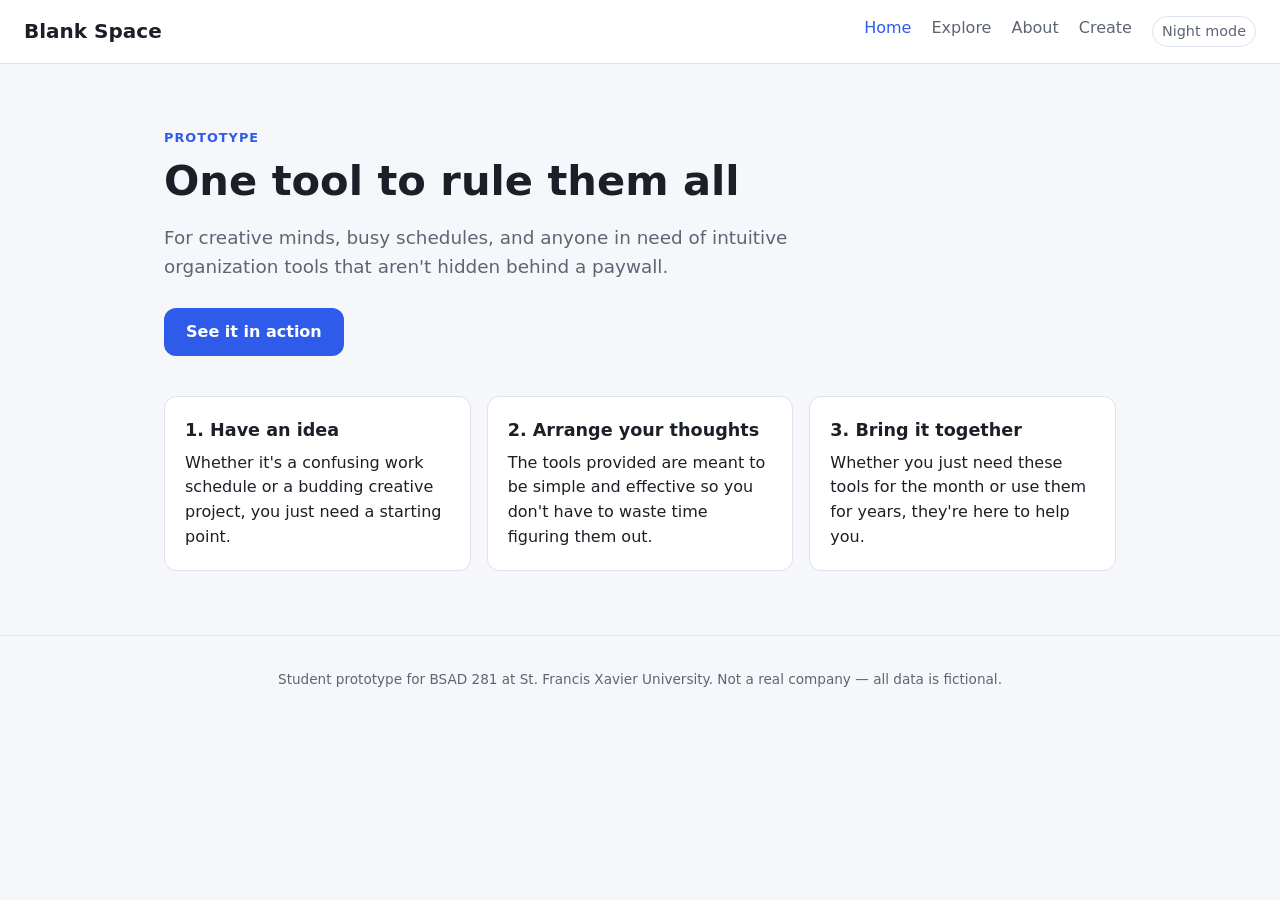
==== commit 1ed6beac: "Summit's Shadow" ====
--- a/index.html
+++ b/index.html
@@ -20,6 +20,7 @@
       <a href="#explore">Explore</a>
       <a href="#about">About</a>
       <a href="#create">Create</a>
+      <button class="theme-toggle" id="theme-toggle" type="button" aria-pressed="false">Night mode</button>
     </nav>
   </header>
 
@@ -60,8 +61,7 @@
          ======================================================= -->
     <section id="explore" data-view hidden>
       <h1>Explore</h1>
-      <p class="muted">The only fake part is the existence of an Ad. Everything else is [either real, or will be] real.</p>
-
+      <p class="muted">The only fake part is the existence of an Ad, everything else is real.</p>
       <label class="search">
         <span>Search</span>
         <input type="search" id="search-box" placeholder="Type to filter…">
@@ -92,13 +92,22 @@
         <h1>Create</h1>
       </div>
 
+      <div class="ad-slot ad-slot--banner" data-ad-index="1">
+        <p class="ad-slot__label">Advertisement</p>
+        <p class="ad-slot__placeholder">Banner ad space</p>
+      </div>
+
       <div class="tool-switcher" role="tablist" aria-label="Organizational tools">
         <button class="tool-switcher__tab" id="tool-tab-buliten" type="button" role="tab"
           aria-controls="tool-panel-buliten" aria-selected="true">Buliten</button>
-        <button class="tool-switcher__tab" id="tool-tab-map" type="button" role="tab"
-          aria-controls="tool-panel-map" aria-selected="false" tabindex="-1">Map</button>
+        <button class="tool-switcher__tab" id="tool-tab-sketch" type="button" role="tab"
+          aria-controls="tool-panel-sketch" aria-selected="false" tabindex="-1">Sketch</button>
         <button class="tool-switcher__tab" id="tool-tab-timeline" type="button" role="tab"
           aria-controls="tool-panel-timeline" aria-selected="false" tabindex="-1">Timeline</button>
+        <button class="tool-switcher__tab" id="tool-tab-calendar" type="button" role="tab"
+          aria-controls="tool-panel-calendar" aria-selected="false" tabindex="-1">Calendar</button>
+        <button class="tool-switcher__tab" id="tool-tab-notes" type="button" role="tab"
+          aria-controls="tool-panel-notes" aria-selected="false" tabindex="-1">Notes</button>
       </div>
 
       <section class="tool-panel" id="tool-panel-buliten" role="tabpanel"
@@ -135,27 +144,28 @@
         </div>
       </section>
 
-      <section class="tool-panel" id="tool-panel-map" role="tabpanel"
-        aria-labelledby="tool-tab-map" tabindex="0" hidden>
-        <div class="map-toolbar" role="toolbar" aria-label="Map tools">
-          <button class="button" id="clear-map" type="button">Clear map</button>
-          <button class="button secondary" id="toggle-map-eraser" type="button" aria-pressed="false">Eraser</button>
-          <label class="map-control" for="map-color">
+      <section class="tool-panel" id="tool-panel-sketch" role="tabpanel"
+        aria-labelledby="tool-tab-sketch" tabindex="0" hidden>
+        <div class="sketch-toolbar" role="toolbar" aria-label="Sketch tools">
+          <button class="button" id="clear-sketch" type="button">Clear sketch</button>
+          <button class="button secondary" id="toggle-sketch-eraser" type="button" aria-pressed="false">Eraser</button>
+          <label class="sketch-control" for="sketch-color">
             <span>Pen color</span>
-            <input id="map-color" type="color" value="#2f5bea">
-          </label>
-          <label class="map-control" for="map-page-select">
+            <input id="sketch-color" type="color" value="#2f5bea">
+          </label>
+          <label class="sketch-control" for="sketch-page-select">
             <span>Page</span>
-            <select id="map-page-select">
+            <select id="sketch-page-select">
               <option value="base">Base</option>
             </select>
           </label>
-        </div>
-        <div class="map-canvas-wrap" role="region" aria-label="Map drawing space">
-          <canvas id="map-canvas-base" class="map-canvas map-canvas--base"
-            aria-label="Base map drawing surface"></canvas>
-          <canvas id="map-canvas-overlay" class="map-canvas map-canvas--overlay"
-            aria-label="Overlay map drawing surface" hidden></canvas>
+          <p class="sketch-status" id="sketch-status" role="status" aria-live="polite"></p>
+        </div>
+        <div class="sketch-canvas-wrap" role="region" aria-label="Sketch drawing space">
+          <canvas id="sketch-canvas-base" class="sketch-canvas sketch-canvas--base"
+            aria-label="Base sketch drawing surface"></canvas>
+          <canvas id="sketch-canvas-overlay" class="sketch-canvas sketch-canvas--overlay"
+            aria-label="Overlay sketch drawing surface" hidden></canvas>
         </div>
       </section>
 
@@ -173,6 +183,101 @@
           </div>
         </div>
       </section>
+
+      <section class="tool-panel" id="tool-panel-calendar" role="tabpanel"
+        aria-labelledby="tool-tab-calendar" tabindex="0" hidden>
+        <div class="calendar-settings">
+          <label class="calendar-setting" for="calendar-month-count">
+            <span>Months in a year</span>
+            <input id="calendar-month-count" type="number" min="1" max="99" step="1" value="12">
+          </label>
+          <label class="calendar-setting" for="calendar-week-length">
+            <span>Days in a week</span>
+            <input id="calendar-week-length" type="number" min="1" max="99" step="1" value="7">
+          </label>
+          <label class="calendar-setting" for="calendar-year-start">
+            <span>Weekday the year starts on</span>
+            <select id="calendar-year-start"></select>
+          </label>
+          <label class="calendar-setting calendar-setting--names" for="calendar-month-names">
+            <span>Month names <small>(one per line)</small></span>
+            <textarea id="calendar-month-names" rows="3"></textarea>
+          </label>
+          <label class="calendar-setting calendar-setting--names" for="calendar-day-names">
+            <span>Day names <small>(one per line)</small></span>
+            <textarea id="calendar-day-names" rows="3"></textarea>
+          </label>
+        </div>
+        <div class="calendar-month-day-settings" role="group" aria-labelledby="calendar-month-day-heading">
+          <p class="calendar-settings-heading" id="calendar-month-day-heading">Days in each month</p>
+          <div class="calendar-month-day-list" id="calendar-month-day-list"></div>
+        </div>
+        <p class="calendar-help">Names you leave blank use Month 1, Day 1, and so on. Settings are saved on this device.</p>
+        <div class="calendar-toolbar">
+          <button class="button secondary" id="calendar-previous-month" type="button" aria-label="Previous month">Previous</button>
+          <label class="calendar-month-picker" for="calendar-month-select">
+            <span>Showing</span>
+            <select id="calendar-month-select"></select>
+          </label>
+          <button class="button secondary" id="calendar-next-month" type="button" aria-label="Next month">Next</button>
+          <p class="calendar-status" id="calendar-status" role="status" aria-live="polite"></p>
+        </div>
+        <div class="calendar-grid-wrap">
+          <div class="calendar-grid" id="calendar-grid" role="group" aria-label="Calendar days"></div>
+        </div>
+        <section class="calendar-day-details" id="calendar-day-details" aria-live="polite" hidden>
+          <p class="eyebrow">Selected day</p>
+          <h2 id="calendar-day-title"></h2>
+          <p id="calendar-day-summary"></p>
+          <label class="calendar-day-field" for="calendar-day-note">
+            <textarea id="calendar-day-note" rows="4" maxlength="5000"
+              placeholder="Add notes, plans, or other details. Use _Document name_ to link to a note."></textarea>
+          </label>
+          <div class="calendar-note-shortcuts" id="calendar-note-links" aria-label="Linked notes" hidden></div>
+          <label class="calendar-day-field" for="calendar-day-event">
+            <span>Connect a timeline event</span>
+            <select id="calendar-day-event">
+              <option value="">No event linked</option>
+            </select>
+          </label>
+          <p class="calendar-event-status" id="calendar-event-status" role="status" aria-live="polite"></p>
+        </section>
+      </section>
+
+      <section class="tool-panel" id="tool-panel-notes" role="tabpanel"
+        aria-labelledby="tool-tab-notes" tabindex="0" hidden>
+        <div class="notes-toolbar">
+          <button class="button" id="notes-create" type="button">New document</button>
+          <label class="notes-sort" for="notes-sort-select">
+            <span>Sort by</span>
+            <select id="notes-sort-select">
+              <option value="name">Name</option>
+              <option value="updated">Recently updated</option>
+            </select>
+          </label>
+          <p class="notes-status" id="notes-status" role="status" aria-live="polite"></p>
+        </div>
+        <div class="notes-layout">
+          <nav class="notes-list" id="notes-list" aria-label="Text documents"></nav>
+          <div class="notes-editor" id="notes-editor" hidden>
+            <div class="notes-document-toolbar">
+              <label class="notes-field" for="notes-title">
+                <span>Document name</span>
+                <input id="notes-title" type="text" maxlength="80" placeholder="Name this document">
+              </label>
+              <button class="button danger" id="notes-delete" type="button">Delete document</button>
+            </div>
+            <div class="notes-field">
+              <span id="notes-content-label">Text and shortcuts</span>
+              <p class="notes-help">Click this space to edit. Use _Document name_ for note shortcuts or _Month day_ (such as _January 1_) for calendar shortcuts.</p>
+              <div class="notes-content" id="notes-content" contenteditable="true" role="textbox"
+                aria-labelledby="notes-content-label" aria-multiline="true" tabindex="0"
+                data-placeholder="Write your notes here…"></div>
+            </div>
+          </div>
+          <p class="notes-empty" id="notes-empty">Create a document to get started.</p>
+        </div>
+      </section>
     </section>
 
   </main>
--- a/styles.css
+++ b/styles.css
@@ -11,8 +11,29 @@
   --background: #f6f7fb;
   --surface: #ffffff;      /* cards */
   --border: #dde1ea;
+  --accent-soft: #edf1ff;
+  --canvas-background: #f0f3ef;
+  --canvas-grid: #c8d0ca;
+  --map-grid: #dce3df;
+  --flow-node-toolbar: #f8f9f6;
   --radius: 12px;
   --font: system-ui, -apple-system, "Segoe UI", Roboto, Helvetica, Arial, sans-serif;
+}
+
+body.night-mode {
+  --brand: #a9ddb4;
+  --brand-dark: #7fbd8c;
+  --text: #edf3ee;
+  --muted: #b0bdb3;
+  --background: #171c19;
+  --surface: #222a25;
+  --border: #3b4840;
+  --accent-soft: #2b3c30;
+  --canvas-background: #1b221e;
+  --canvas-grid: #39463d;
+  --map-grid: #354139;
+  --flow-node-toolbar: #29312b;
+  color-scheme: dark;
 }
 
 * { box-sizing: border-box; }
@@ -55,6 +76,21 @@
   font-weight: 500;
 }
 nav a[aria-current="page"] { color: var(--brand); }
+.theme-toggle {
+  padding: 3px 9px;
+  border: 1px solid var(--border);
+  border-radius: 999px;
+  background: var(--surface);
+  color: var(--muted);
+  font: inherit;
+  font-size: 0.9rem;
+  font-weight: 500;
+  cursor: pointer;
+}
+.theme-toggle[aria-pressed="true"] {
+  border-color: var(--brand);
+  color: var(--brand);
+}
 
 /* ---------- Page layout ---------- */
 main {
@@ -91,6 +127,7 @@
   text-decoration: none;
   cursor: pointer;
 }
+.night-mode .button:not(.danger):not(.secondary) { color: #17321e; }
 .button:hover { background: var(--brand-dark); }
 .button.secondary {
   background: transparent;
@@ -132,6 +169,7 @@
 }
 .ad-slot__placeholder { margin: 0; color: var(--muted); font-size: 0.9rem; }
 .ad-slot ins.adsbygoogle { width: 100%; min-height: 100px; }
+.ad-slot--banner { min-height: 100px; margin-bottom: 18px; }
 .ad-grid {
   display: grid;
   grid-template-columns: repeat(auto-fit, minmax(min(100%, 240px), 1fr));
@@ -163,6 +201,117 @@
 .tool-switcher__tab[aria-selected="true"] {
   border-bottom-color: var(--brand);
   color: var(--brand);
+}
+.notes-toolbar {
+  display: flex;
+  flex-wrap: wrap;
+  align-items: center;
+  gap: 12px;
+  margin-bottom: 14px;
+}
+.notes-toolbar .button { margin: 0; }
+.notes-sort {
+  display: inline-flex;
+  align-items: center;
+  gap: 8px;
+  color: var(--muted);
+  font-size: 0.9rem;
+  font-weight: 600;
+}
+.notes-sort select,
+.notes-field input,
+.notes-content {
+  min-width: 0;
+  padding: 9px 11px;
+  border: 1px solid var(--border);
+  border-radius: 6px;
+  background: var(--surface);
+  color: var(--text);
+  font: inherit;
+}
+.notes-sort select { min-height: 40px; }
+.notes-status { margin: 0; color: var(--muted); font-size: 0.85rem; }
+.notes-layout {
+  display: grid;
+  grid-template-columns: minmax(170px, 240px) minmax(0, 1fr);
+  gap: 18px;
+  align-items: start;
+}
+.notes-list {
+  display: grid;
+  gap: 6px;
+  padding: 8px;
+  border: 1px solid var(--border);
+  border-radius: var(--radius);
+  background: var(--surface);
+}
+.notes-list__item {
+  padding: 9px 11px;
+  overflow-wrap: anywhere;
+  border: 0;
+  border-radius: 6px;
+  background: transparent;
+  color: var(--text);
+  font: inherit;
+  text-align: left;
+  cursor: pointer;
+}
+.notes-list__item:hover { background: var(--background); }
+.notes-list__item[aria-current="true"] {
+  background: var(--accent-soft);
+  color: var(--brand);
+  font-weight: 600;
+}
+.notes-editor { min-width: 0; }
+.notes-document-toolbar {
+  display: flex;
+  align-items: end;
+  gap: 12px;
+}
+.notes-document-toolbar .notes-field { flex: 1; }
+.notes-document-toolbar .button { margin: 0 0 14px; }
+.notes-field {
+  display: grid;
+  gap: 6px;
+  margin-bottom: 14px;
+  color: var(--muted);
+  font-size: 0.9rem;
+  font-weight: 600;
+}
+.notes-field input { width: 100%; }
+.notes-content {
+  width: 100%;
+  min-height: 300px;
+  resize: vertical;
+  line-height: 1.5;
+  padding: 14px;
+  border: 1px solid var(--border);
+  border-radius: var(--radius);
+  background: var(--surface);
+  overflow-wrap: anywhere;
+  white-space: pre-wrap;
+  overflow: auto;
+}
+.notes-content[contenteditable="true"] { cursor: text; }
+.notes-content[contenteditable="true"]:empty::before {
+  color: var(--muted);
+  content: attr(data-placeholder);
+  pointer-events: none;
+}
+.notes-content p { margin: 0 0 8px; }
+.notes-content p:last-child { margin-bottom: 0; }
+.notes-help,
+.notes-empty { color: var(--muted); font-size: 0.9rem; }
+.notes-content__empty { color: var(--muted); font-style: italic; }
+.notes-shortcut {
+  padding: 0;
+  border: 0;
+  background: none;
+  color: var(--brand);
+  font: inherit;
+  font-weight: 600;
+  text-decoration: underline;
+  cursor: pointer;
 }
 .flow-toolbar {
   display: flex;
@@ -205,25 +354,25 @@
   min-height: 540px;
   overflow: hidden;
   border: 1px solid var(--border);
-  background-color: #f0f3ef;
-  background-image: radial-gradient(#c8d0ca 1px, transparent 1px);
+  background-color: var(--canvas-background);
+  background-image: radial-gradient(var(--canvas-grid) 1px, transparent 1px);
   background-size: 22px 22px;
   touch-action: pan-y;
 }
 .flow-connections,
 .flow-nodes { position: absolute; inset: 0; width: 100%; height: 100%; }
 .flow-connections { z-index: 1; overflow: visible; pointer-events: none; }
-.flow-connector { stroke: #5d6573; stroke-width: 2; }
+.flow-connector { stroke: var(--muted); stroke-width: 2; }
 .flow-nodes { z-index: 2; pointer-events: none; }
-.map-toolbar {
+.sketch-toolbar {
   display: flex;
   flex-wrap: wrap;
   align-items: center;
   gap: 10px;
   margin-bottom: 14px;
 }
-.map-toolbar .button { margin: 0; }
-.map-control {
+.sketch-toolbar .button { margin: 0; }
+.sketch-control {
   display: inline-flex;
   align-items: center;
   gap: 8px;
@@ -231,8 +380,8 @@
   font-size: 0.9rem;
   font-weight: 600;
 }
-.map-control input,
-.map-control select {
+.sketch-control input,
+.sketch-control select {
   min-height: 38px;
   padding: 4px 8px;
   border: 1px solid var(--border);
@@ -241,20 +390,21 @@
   color: var(--text);
   font: inherit;
 }
-.map-control input { width: 42px; cursor: pointer; }
-.map-canvas-wrap {
+.sketch-control input { width: 42px; cursor: pointer; }
+.sketch-status { margin: 0; color: var(--muted); font-size: 0.85rem; }
+.sketch-canvas-wrap {
   position: relative;
   height: min(68vh, 640px);
   min-height: 420px;
   overflow: hidden;
   border: 1px solid var(--border);
   border-radius: 8px;
-  background-color: #f0f3ef;
-  background-image: linear-gradient(#dce3df 1px, transparent 1px), linear-gradient(90deg, #dce3df 1px, transparent 1px);
+  background-color: var(--canvas-background);
+  background-image: linear-gradient(var(--map-grid) 1px, transparent 1px), linear-gradient(90deg, var(--map-grid) 1px, transparent 1px);
   background-size: 24px 24px;
   touch-action: none;
 }
-.map-canvas {
+.sketch-canvas {
   position: absolute;
   inset: 0;
   display: block;
@@ -262,9 +412,9 @@
   height: 100%;
   touch-action: none;
 }
-.map-canvas[hidden] { display: none; }
-.map-canvas--base { z-index: 1; }
-.map-canvas--overlay { z-index: 2; }
+.sketch-canvas[hidden] { display: none; }
+.sketch-canvas--base { z-index: 1; }
+.sketch-canvas--overlay { z-index: 2; }
 .flow-node {
   position: absolute;
   width: 190px;
@@ -284,7 +434,7 @@
   padding: 3px 8px;
   border: 0;
   border-bottom: 1px solid var(--border);
-  background: #f8f9f6;
+  background: var(--flow-node-toolbar);
   color: var(--muted);
   font: inherit;
   font-size: 0.7rem;
@@ -364,7 +514,7 @@
   min-height: 390px;
   border: 1px solid var(--border);
   border-radius: var(--radius);
-  background: #f0f3ef;
+  background: var(--canvas-background);
   pointer-events: none;
 }
 .timeline-column__header,
@@ -446,6 +596,13 @@
   background: var(--surface);
   cursor: pointer;
 }
+.timeline-marker__date {
+  max-width: 190px;
+  color: var(--muted);
+  font-size: 0.8rem;
+  line-height: 1.3;
+  overflow-wrap: anywhere;
+}
 .timeline-marker__delete {
   margin-left: auto;
   padding: 4px 8px;
@@ -458,6 +615,185 @@
   cursor: pointer;
 }
 .timeline-marker__delete:hover { color: var(--text); border-color: var(--muted); }
+
+/* ---------- Calendar ---------- */
+.calendar-settings {
+  display: grid;
+  grid-template-columns: repeat(auto-fit, minmax(180px, 1fr));
+  gap: 12px;
+  margin-bottom: 10px;
+}
+.calendar-setting {
+  display: grid;
+  align-content: start;
+  gap: 5px;
+  color: var(--muted);
+  font-size: 0.9rem;
+  font-weight: 600;
+}
+.calendar-setting small { font-weight: 400; }
+.calendar-setting input,
+.calendar-setting select,
+.calendar-setting textarea,
+.calendar-month-picker select {
+  width: 100%;
+  min-width: 0;
+  padding: 8px 10px;
+  border: 1px solid var(--border);
+  border-radius: 6px;
+  background: var(--surface);
+  color: var(--text);
+  font: inherit;
+}
+.calendar-setting input,
+.calendar-setting select { height: 42px; }
+.calendar-setting textarea { resize: vertical; }
+.calendar-month-day-settings { margin: 4px 0 10px; }
+.calendar-settings-heading {
+  margin: 0 0 8px;
+  color: var(--muted);
+  font-size: 0.9rem;
+  font-weight: 600;
+}
+.calendar-month-day-list {
+  display: grid;
+  grid-template-columns: repeat(auto-fit, minmax(130px, 1fr));
+  gap: 10px;
+}
+.calendar-month-day-setting {
+  display: grid;
+  gap: 5px;
+  color: var(--muted);
+  font-size: 0.85rem;
+  font-weight: 600;
+}
+.calendar-month-day-setting input {
+  width: 100%;
+  height: 40px;
+  padding: 7px 9px;
+  border: 1px solid var(--border);
+  border-radius: 6px;
+  background: var(--surface);
+  color: var(--text);
+  font: inherit;
+}
+.calendar-help {
+  margin: 0 0 18px;
+  color: var(--muted);
+  font-size: 0.85rem;
+}
+.calendar-toolbar {
+  display: flex;
+  flex-wrap: wrap;
+  align-items: center;
+  gap: 10px;
+  margin-bottom: 12px;
+}
+.calendar-toolbar .button { margin: 0; }
+.calendar-month-picker {
+  display: inline-flex;
+  align-items: center;
+  gap: 8px;
+  color: var(--muted);
+  font-weight: 600;
+}
+.calendar-month-picker select { width: auto; min-width: 150px; }
+.calendar-status { margin: 0 0 0 auto; color: var(--muted); font-size: 0.85rem; }
+.calendar-grid-wrap { overflow-x: auto; }
+.calendar-grid {
+  display: grid;
+  grid-template-columns: repeat(var(--calendar-week-length), minmax(0, 1fr));
+  gap: 6px;
+  min-width: max(100%, calc(var(--calendar-week-length) * 2.5rem));
+}
+.calendar-weekday {
+  overflow: hidden;
+  padding: 6px 2px;
+  color: var(--muted);
+  font-size: 0.8rem;
+  font-weight: 700;
+  text-align: center;
+  text-overflow: ellipsis;
+}
+.calendar-day {
+  position: relative;
+  display: grid;
+  min-height: 48px;
+  place-items: center;
+  border: 1px solid var(--border);
+  border-radius: 8px;
+  background: var(--surface);
+  color: var(--text);
+  font: inherit;
+}
+.calendar-day--has-details::after {
+  position: absolute;
+  top: 5px;
+  right: 5px;
+  width: 8px;
+  height: 8px;
+  border: 1px solid #fff;
+  border-radius: 50%;
+  background: #f28c28;
+  box-shadow: 0 0 0 1px #a84c00;
+  content: "";
+  pointer-events: none;
+}
+button.calendar-day { cursor: pointer; }
+button.calendar-day:hover { border-color: var(--brand); color: var(--brand); }
+button.calendar-day[aria-pressed="true"] {
+  border-color: var(--brand);
+  background: var(--brand);
+  color: #fff;
+}
+.night-mode button.calendar-day[aria-pressed="true"] { color: #17321e; }
+.calendar-day--empty { border-color: transparent; background: transparent; }
+.calendar-day-details {
+  margin-top: 16px;
+  padding: 18px 20px;
+  border: 1px solid var(--border);
+  border-left: 4px solid var(--brand);
+  border-radius: var(--radius);
+  background: var(--surface);
+  animation: calendar-slide-in 180ms ease-out;
+}
+.calendar-day-details h2 { margin: 4px 0; font-size: 1.15rem; }
+.calendar-day-details p:last-child { margin-bottom: 0; color: var(--muted); }
+.calendar-day-field {
+  display: grid;
+  gap: 6px;
+  margin-top: 14px;
+  color: var(--muted);
+  font-size: 0.9rem;
+  font-weight: 600;
+}
+.calendar-day-field textarea,
+.calendar-day-field select {
+  width: 100%;
+  min-width: 0;
+  padding: 9px 11px;
+  border: 1px solid var(--border);
+  border-radius: 6px;
+  background: var(--surface);
+  color: var(--text);
+  font: inherit;
+}
+.calendar-day-field textarea { resize: vertical; }
+.calendar-event-status { margin: 8px 0 0; color: var(--muted); font-size: 0.85rem; }
+.calendar-note-shortcuts {
+  display: flex;
+  flex-wrap: wrap;
+  gap: 8px 14px;
+  margin-top: 10px;
+}
+.calendar-note-shortcuts[hidden] { display: none; }
+@keyframes calendar-slide-in {
+  from { opacity: 0; transform: translateY(-8px); }
+  to { opacity: 1; transform: translateY(0); }
+}
+@media (prefers-reduced-motion: reduce) {
+  .calendar-day-details { animation: none; }
+}
 
 /* ---------- Cards (used everywhere) ---------- */
 .card {
@@ -512,4 +848,8 @@
   main { padding: 20px 16px 48px; }
   nav { flex-wrap: wrap; gap: 10px 14px; }
   .flow-canvas { height: 600px; min-height: 600px; }
-}
+  .notes-layout { grid-template-columns: 1fr; }
+  .notes-list { grid-template-columns: repeat(auto-fit, minmax(130px, 1fr)); }
+  .notes-document-toolbar { align-items: stretch; flex-direction: column; gap: 0; }
+  .notes-document-toolbar .button { align-self: flex-start; margin: 0 0 14px; }
+}
